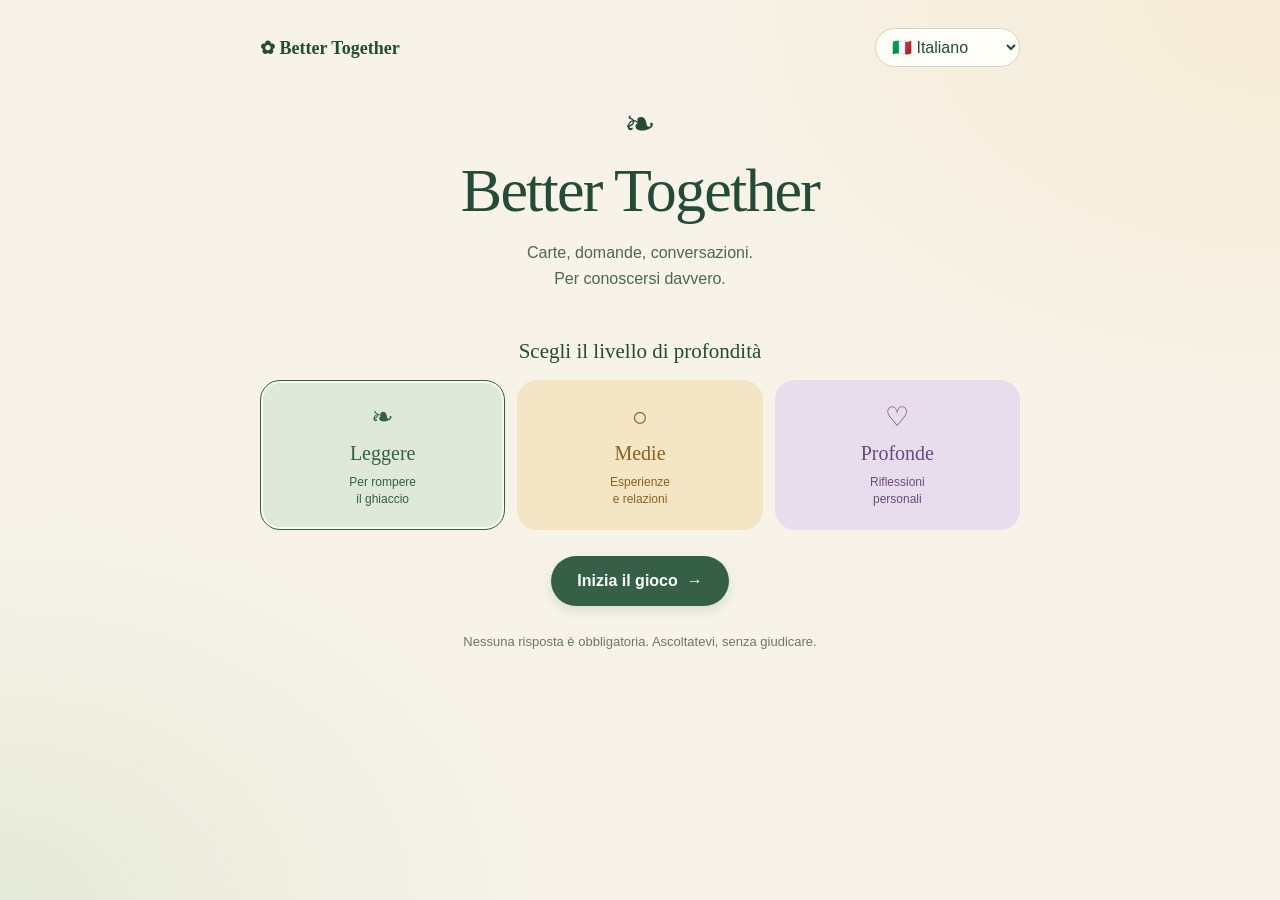
==== bettertogether/index.html @ 78e16c1c "Add BetterTogether game" ====
<!DOCTYPE html>
<html lang="it">
<head>
<meta charset="UTF-8">
<meta name="viewport" content="width=device-width, initial-scale=1">
<meta name="theme-color" content="#f7f3e9">
<title>Better Together — Carte, domande, conversazioni</title>
<style>
:root {
  --cream: #f7f3e9;
  --ink: #244b38;
  --green: #dfe9d9;
  --green-dark: #355f47;
  --gold: #f4e5c5;
  --gold-dark: #8b611f;
  --lilac: #e8dded;
  --lilac-dark: #684d7c;
  --paper: #fffdf7;
  --muted: #6c756b;
  --shadow: 0 14px 35px rgba(54, 61, 42, .12);
}
* { box-sizing: border-box; }
body {
  margin: 0; min-height: 100vh; color: var(--ink);
  background:
    radial-gradient(ellipse at 0% 100%, rgba(208,222,199,.45), transparent 32%),
    radial-gradient(ellipse at 100% 0%, rgba(243,224,190,.45), transparent 35%),
    var(--cream);
  font-family: ui-rounded, "Avenir Next", Avenir, "Segoe UI", sans-serif;
}
button { font: inherit; cursor: pointer; }
button:focus-visible { outline: 3px solid #6c8c71; outline-offset: 3px; }
.app { width: min(100% - 32px, 760px); margin: 0 auto; padding: 28px 0 36px; }
.topline { display:flex; justify-content:space-between; align-items:center; gap:12px; }
.brand-small { font-family: Georgia, serif; font-size: 18px; font-weight: bold; }
.text-button { border:0; background:transparent; color:var(--ink); padding:10px; border-radius:12px; }
.text-button:hover { background:rgba(36,75,56,.07); }
.hero { text-align:center; padding: 38px 0 24px; }
.leaf { font-size: 38px; line-height:1; margin-bottom: 12px; }
h1 { font-family: Georgia, "Times New Roman", serif; font-size: clamp(40px, 8vw, 62px); letter-spacing:-1.8px; margin:0; font-weight:500; }
.tagline { line-height:1.65; color:#4f6557; margin:14px 0 0; font-size:16px; }
.section-title { text-align:center; font-family:Georgia,serif; font-size:21px; font-weight:normal; margin: 22px 0 16px; }
.levels { display:grid; grid-template-columns:repeat(3,1fr); gap:12px; }
.level {
  min-height:150px; border:1px solid transparent; border-radius:20px; padding:18px 10px;
  display:flex; flex-direction:column; align-items:center; justify-content:center; gap:9px;
  transition: transform .18s, box-shadow .18s; text-align:center;
}
.level:hover { transform:translateY(-3px); box-shadow:var(--shadow); }
.level.selected { border-color:currentColor; box-shadow:0 0 0 2px rgba(255,255,255,.8) inset; }
.level .symbol { font-size:27px; }
.level strong { font-family:Georgia,serif; font-size:20px; font-weight:normal; }
.level span:last-child { font-size:12px; line-height:1.4; }
.light { background:var(--green); color:var(--green-dark); }
.medium { background:var(--gold); color:var(--gold-dark); }
.deep { background:var(--lilac); color:var(--lilac-dark); }
.primary {
  border:0; background:var(--green-dark); color:white; border-radius:999px;
  padding:15px 26px; min-height:50px; font-weight:600; box-shadow:0 5px 12px rgba(53,95,71,.13);
}
.primary:hover { filter:brightness(1.06); }
.secondary {
  border:1px solid #cfcbbb; background:rgba(255,253,247,.55); color:var(--ink);
  border-radius:999px; padding:13px 20px; min-height:48px;
}
.secondary:hover { background:white; }
.start-wrap { text-align:center; margin:26px 0 20px; }
.footer-note { text-align:center; color:var(--muted); font-size:13px; margin-top:28px; }
.hidden { display:none !important; }
.sr-only { position:absolute;width:1px;height:1px;padding:0;margin:-1px;overflow:hidden;clip:rect(0,0,0,0);white-space:nowrap;border:0; }
.game-head { display:flex; justify-content:space-between; align-items:center; gap:12px; margin:26px 0 10px; }
.game-level { font-family:Georgia,serif; font-size:26px; margin:0; font-weight:normal; }
.remaining { font-size:13px; color:var(--muted); margin-top:6px; }
.progress { height:5px; border-radius:99px; background:#e7e2d6; overflow:hidden; margin:16px 0 24px; }
.progress > div { height:100%; width:100%; transition:width .25s; background:var(--green-dark); }
.deck-area { display:flex; flex-direction:column; align-items:center; }
.card-stage { width:min(100%, 390px); height: min(112vw, 460px); min-height:330px; max-height:460px; perspective:1200px; }
.card { width:100%; height:100%; position:relative; transform-style:preserve-3d; transition:transform .65s cubic-bezier(.2,.75,.25,1); cursor:pointer; }
.card.flipped { transform:rotateY(180deg); }
.card-face {
  position:absolute; inset:0; backface-visibility:hidden; -webkit-backface-visibility:hidden;
  border-radius:28px; padding:18px; background:var(--paper); box-shadow:var(--shadow);
}
.card-inner {
  width:100%; height:100%; border-radius:20px; border:1px solid rgba(40,60,42,.12);
  display:flex; flex-direction:column; align-items:center; justify-content:center; text-align:center;
  padding:28px; position:relative; overflow:hidden;
}
.card-back .card-inner { background:var(--green); color:var(--green-dark); border:1px solid rgba(53,95,71,.3); }
.card-back .big-leaf { font-size:76px; }
.card-back .tap-hint { position:absolute; bottom:24px; font-size:13px; }
.card-front { transform:rotateY(180deg); }
.card-front.light .card-inner { background:linear-gradient(145deg,#e8efdf,#dce8d4); }
.card-front.medium .card-inner { background:linear-gradient(145deg,#f8ebcf,#f0dfb9); }
.card-front.deep .card-inner { background:linear-gradient(145deg,#eee4f1,#e1d3e9); }
.card-symbol { font-size:30px; margin-bottom:24px; }
.question { font-family:Georgia,serif; font-size:clamp(25px,5vw,34px); line-height:1.35; font-weight:normal; margin:0; }
.card-decoration { position:absolute; bottom:20px; font-size:18px; opacity:.8; }
.actions { display:flex; flex-wrap:wrap; justify-content:center; gap:10px; margin-top:24px; }
.actions button { min-width:145px; }
.help { text-align:center; color:var(--muted); font-size:13px; margin-top:18px; line-height:1.5; }
.notice { text-align:center; background:rgba(255,253,247,.75); border:1px solid #e5dfd1; border-radius:16px; padding:15px; margin-top:18px; font-size:14px; line-height:1.5; }
@media (max-width:520px) {
 .app { width:min(100% - 22px, 760px); padding-top:16px; }
 .hero { padding-top:28px; }
 .levels { gap:7px; }
 .level { min-height:137px; padding:13px 5px; border-radius:16px; }
 .level strong { font-size:17px; }
 .level span:last-child { font-size:11px; }
 .card-stage { min-height:320px; height:112vw; max-height:420px; }
 .card-face { padding:12px; border-radius:24px; }
 .card-inner { border-radius:17px; padding:20px; }
 .actions button { flex:1; min-width:125px; }
}
@media (prefers-reduced-motion: reduce) { *, *::before, *::after { transition:none !important; scroll-behavior:auto !important; } }
</style>
</head>
<body>
<main class="app">
  <header class="topline">
    <div class="brand-small">✿ Better Together</div>
    <div style="display:flex;align-items:center;gap:8px">
      <label for="languageSelect" class="sr-only">Lingua / Logha</label>
      <select id="languageSelect" aria-label="Lingua / Logha" style="border:1px solid #d8d2c5;background:#fffdf7;color:#244b38;border-radius:999px;padding:9px 12px;font:inherit;max-width:145px">
        <option value="it">🇮🇹 Italiano</option>
        <option value="tn">🇹🇳 Tounsi (latin)</option>
      </select>
      <button class="text-button hidden" id="homeButton" type="button" aria-label="Torna alla home">← Home</button>
    </div>
  </header>

  <section id="homeScreen">
    <div class="hero">
      <div class="leaf" aria-hidden="true">❧</div>
      <h1>Better Together</h1>
      <p class="tagline" data-i18n="tagline">Carte, domande, conversazioni.<br>Per conoscersi davvero.</p>
    </div>
    <h2 class="section-title" data-i18n="chooseLevel">Scegli il livello di profondità</h2>
    <div class="levels" role="group" aria-label="Livello di profondità">
      <button class="level light selected" data-level="light" type="button" aria-pressed="true">
        <span class="symbol">❧</span><strong data-i18n="lightName">Leggere</strong><span data-i18n="lightDesc">Per rompere<br>il ghiaccio</span>
      </button>
      <button class="level medium" data-level="medium" type="button" aria-pressed="false">
        <span class="symbol">○</span><strong data-i18n="mediumName">Medie</strong><span data-i18n="mediumDesc">Esperienze<br>e relazioni</span>
      </button>
      <button class="level deep" data-level="deep" type="button" aria-pressed="false">
        <span class="symbol">♡</span><strong data-i18n="deepName">Profonde</strong><span data-i18n="deepDesc">Riflessioni<br>personali</span>
      </button>
    </div>
    <div class="start-wrap"><button class="primary" id="startButton" type="button" data-i18n="start">Inizia il gioco&nbsp; →</button></div>
    <p class="footer-note" data-i18n="footer">Nessuna risposta è obbligatoria. Ascoltatevi, senza giudicare.</p>
  </section>

  <section id="gameScreen" class="hidden">
    <div class="game-head">
      <div><h2 class="game-level" id="levelTitle">Livello Leggero</h2><div class="remaining" id="remaining">Carte rimaste: 0</div></div>
      <button class="text-button" id="changeLevelButton" type="button" data-i18n="changeLevel">Cambia livello</button>
    </div>
    <div class="progress" aria-hidden="true"><div id="progressBar"></div></div>
    <div class="deck-area">
      <div class="card-stage">
        <div class="card" id="playingCard" role="button" tabindex="0" aria-label="Gira la carta per scoprire la domanda">
          <div class="card-face card-back">
            <div class="card-inner"><div class="big-leaf">❧</div><div class="tap-hint" id="tapHint">Tocca la carta per scoprirla</div></div>
          </div>
          <div class="card-face card-front light" id="cardFront">
            <div class="card-inner"><div class="card-symbol" id="cardSymbol">❧</div><p class="question" id="questionText">Qual è il posto più bello in cui sei stato/a?</p><div class="card-decoration">— ❧ —</div></div>
          </div>
        </div>
      </div>
      <div class="actions">
        <button class="primary" id="nextButton" type="button">Pesca un'altra carta ↻</button>
        <button class="secondary hidden" id="skipButton" type="button">Salta questa domanda →</button>
      </div>
      <p class="help" id="helpText">Girate la carta e lasciate spazio a tutti per rispondere.</p>
    </div>
    <div class="notice" id="noticeText">💛 Potete rispondere a turno o liberamente. Se una domanda mette a disagio qualcuno, passate alla prossima.</div>
  </section>
</main>
<script>
const questions = {
  it: {
    light: [
      "Qual è il posto più bello in cui sei stato/a?",
      "Quale piccola cosa ti migliora subito la giornata?",
      "Quale film/programma guarderesti all'infinito?",
      "Qual è un ricordo che ti fa sempre sorridere?",
      "Se potessi partire domani, dove andresti?",
      "Quale talento ti piacerebbe avere?",
      "Come sarebbe per te una giornata perfetta?",
      "Qual è un cibo che non ti stancheresti mai di mangiare?",
      "Preferisci organizzare tutto o lasciarti sorprendere?",
      "Qual è una cosa nuova che vorresti provare?"
    ],
    medium: [
      "Chi è la persona che ti ha influenzato di più nella vita?",
      "Quale scelta ha cambiato il tuo percorso?",
      "Di quale esperienza sei particolarmente fiero/a?",
      "Che cosa hai imparato da un errore importante?",
      "In quali momenti ti senti più te stesso/a?",
      "Che cosa apprezzi di più in un'amicizia?",
      "Quale abitudine ti ha fatto bene nel tempo?",
      "Che cosa vorresti imparare a fare meglio?",
      "Qual è un consiglio che non hai dimenticato?",
      "Che cosa significa per te sentirti capito/a?"
    ],
    deep: [
      "C'è qualcosa che hai fatto e che ti pesa ancora oggi?",
      "Qual è una cosa che vorresti che gli altri capissero meglio di te?",
      "Quale paura vorresti riuscire a superare?",
      "Quando ti è stato difficile chiedere aiuto?",
      "C'è qualcosa che stai cercando di perdonare a te stesso/a?",
      "Che cosa fai fatica a dire ad alta voce?",
      "In quale momento della vita ti sei sentito/a più vulnerabile?",
      "Che cosa temi di perdere e perché?",
      "Che cosa significa per te sentirti davvero accettato/a?",
      "C'è qualcosa che vorresti lasciarti alle spalle?"
    ]
  },
  tn: {
    light: [
      "Chnowa a7la blassa mcheetelha fi 7yetek?",
      "Chnowa 7aja sghira tnajem t7assenlek nharek?",
      "Chnowa el barnemej elly tnajem tetfarrej fyh dima w ma tmelch mennou?",
      "Chnowa dhikra dima tkhallik tetbassem?",
      "Ken tnajem tsefer ghodwa, win temchi?",
      "Chnowa el mawhba elli tetmanna tkoun 3andek?",
      "Kifech tetkhayel nhar parfait bennesba lik?",
      "Chnowa el mekla elly tnajem tekelha dima w ma tmelch menha?",
      "T7eb tkhattet kol chay walla tkhalli rou7ek lel mofaja2et?",
      "Chnowa 7aja jdida tetmanna tjarrabha?"
    ],
    medium: [
      "Chkoun akther ensen ather fik fi 7yetek?",
      "Chnowa el 9arar elli baddallek masar 7yetek?",
      "Anehi tajrba enti fakhour b'rou7ek barcha biha?",
      "Chnowa ta3allemt men ghalta mohema?",
      "Waqtech t7ess rou7ek 3la tabi3tek?",
      "Chnowa akther 7aja t9adderha fi s7abtek?",
      "Chnowa 3ada 3awnetek barcha m3a el wa9t?",
      "Chnowa t7eb tet3allem ta3mlou a7sen?",
      "Chnowa nasi7a mazelt tetdhakkerha lyoum?",
      "Chma3neha bennesba lik ki ensen yefhmek bel7a9?"
    ],
    deep: [
      "Famma 7aja 3maltha w mazelt t9alla9 fik lyoum?",
      "Chnowa 7aja tetmanna la3bed tefhemha 3lik akther?",
      "Chnowa khouf t7eb tetghallab 3lih?",
      "Waqtech s3ib 3lik totleb el mousa3da?",
      "Famma 7aja mazelt t7awel tsema7 rou7ek 3liha?",
      "Chnowa el 7aja elli yos3ob 3lik t9oulha belsout?",
      "Waqtech 7assit rou7ek dh3if barcha?",
      "Chnowa tkhaf tekhser, w 3lech?",
      "Chma3neha bennesba lik ki t7ess elli la3bed 9ablinek kima enti?",
      "Famma 7aja tetmanna tkhalliha wrak w tet3addeha?"
    ]
  }
};
const translations = {
  it: {
    tagline:"Carte, domande, conversazioni.<br>Per conoscersi davvero.", chooseLevel:"Scegli il livello di profondità",
    lightName:"Leggere", lightDesc:"Per rompere<br>il ghiaccio", mediumName:"Medie", mediumDesc:"Esperienze<br>e relazioni", deepName:"Profonde", deepDesc:"Riflessioni<br>personali",
    start:"Inizia il gioco&nbsp; →", footer:"Nessuna risposta è obbligatoria. Ascoltatevi, senza giudicare.", home:"← Home", changeLevel:"Cambia livello",
    lightTitle:"Livello Leggero", mediumTitle:"Livello Medio", deepTitle:"Livello Profondo",
    remaining:"Carte rimaste: ", complete:"Mazzo completato", tap:"Tocca la carta per scoprirla", draw:"Pesca un'altra carta ↻", next:"Prossima carta ↻", reveal:"Scopri la domanda", skip:"Salta questa domanda →",
    helpHidden:"Girate la carta e lasciate spazio a tutti per rispondere.", helpShown:"Prendetevi il tempo per ascoltare e conversare.", helpTap:"Tocca la carta per scoprire la domanda.", notice:"💛 Potete rispondere a turno o liberamente. Se una domanda mette a disagio qualcuno, passate alla prossima.", finished:"Avete esplorato tutte le domande di questo livello.", restart:"Ricomincia il livello ↻", finishHelp:"Potete rigiocare il livello oppure sceglierne un altro."
  },
  tn: {
    tagline:"Karta, as2la, w 7keyet.<br>Bech net3arfou 3la baadhna bel7a9.", chooseLevel:"Ekhtar 9addech t7eb el as2la tkoun 3ami9a",
    lightName:"Khfifa", lightDesc:"Bech nabdew<br>el 7keya", mediumName:"MoutawassTa", mediumDesc:"Tajarob<br>w 3ala9at", deepName:"3ami9a", deepDesc:"ta'amulat<br>3ami9a",
    start:"Ebda el lo3ba&nbsp; →", footer:"Ma fama 7atta ijeba majboura. Esma3ou baadhkom bla 7okm.", home:"← Erja3", changeLevel:"Baddel el niveau",
    lightTitle:"Niveau khfif", mediumTitle:"Niveau moutawasset", deepTitle:"Niveau 3mi9",
    remaining:"El wra9 elli ba9yin: ", complete:"El mazou kemel", tap:"Enzel 3al carta bech techouf essou2el", draw:"Carta okhra ↻", next:"Essou2el elli ba3dou ↻", reveal:"Warri essou2el", skip:"Fout essou2el hedha →",
    helpHidden:"E9elbou el carta w khalliou kol we7ed ya7ki.", helpShown:"Khouthou wa9tkom bech tesm3ou baadhkom w ta7kiw.", helpTap:"Enzel 3al carta bech tchouf essou2el.", notice:"💛 Tnajemou ta7kiw bel dour wala kol we7ed kima y7eb. Ken sou2el y9alla9 7ad, foutouh w emchiw lel ba3dou.", finished:"Kammaltou as2let el niveau hedha.", restart:"Aawed el niveau ↻", finishHelp:"Tnajemou taawedou el niveau wala tekhtarou niveau ekher."
  }
};
const config = {
  light: { title:"Livello Leggero", symbol:"❧", color:"light", colorValue:"#355f47" },
  medium: { title:"Livello Medio", symbol:"○", color:"medium", colorValue:"#8b611f" },
  deep: { title:"Livello Profondo", symbol:"♡", color:"deep", colorValue:"#684d7c" }
};
let selectedLevel = "light";
let currentLanguage = "it";
let deck = [];
let currentQuestion = null;
let revealed = false;
let drawnCount = 0;

const homeScreen = document.getElementById("homeScreen");
const gameScreen = document.getElementById("gameScreen");
const card = document.getElementById("playingCard");
const cardFront = document.getElementById("cardFront");
const questionText = document.getElementById("questionText");
const nextButton = document.getElementById("nextButton");
const skipButton = document.getElementById("skipButton");
const homeButton = document.getElementById("homeButton");

function shuffle(items) {
  const result = [...items];
  for (let i = result.length - 1; i > 0; i--) {
    const j = Math.floor(Math.random() * (i + 1));
    [result[i], result[j]] = [result[j], result[i]];
  }
  return result;
}
function selectLevel(level) {
  selectedLevel = level;
  document.querySelectorAll(".level").forEach(button => {
    const active = button.dataset.level === level;
    button.classList.toggle("selected", active);
    button.setAttribute("aria-pressed", String(active));
  });
}
document.querySelectorAll(".level").forEach(button => {
  button.addEventListener("click", () => selectLevel(button.dataset.level));
});
function startGame() {
  deck = shuffle(questions[currentLanguage][selectedLevel]);
  drawnCount = 0;
  homeScreen.classList.add("hidden");
  gameScreen.classList.remove("hidden");
  homeButton.classList.remove("hidden");
  document.getElementById("levelTitle").textContent = translations[currentLanguage][selectedLevel + "Title"];
  document.getElementById("progressBar").style.background = config[selectedLevel].colorValue;
  drawCard();
  window.scrollTo({top:0, behavior:"smooth"});
}
function drawCard() {
  if (deck.length === 0) {
    currentQuestion = null;
    card.classList.remove("flipped");
    revealed = false;
    questionText.textContent = translations[currentLanguage].finished;
    document.getElementById("cardSymbol").textContent = config[selectedLevel].symbol;
    document.getElementById("remaining").textContent = translations[currentLanguage].complete;
    document.getElementById("progressBar").style.width = "0%";
    nextButton.textContent = translations[currentLanguage].restart;
    skipButton.classList.add("hidden");
    document.getElementById("helpText").textContent = translations[currentLanguage].finishHelp;
    cardFront.className = "card-face card-front " + config[selectedLevel].color;
    return;
  }
  currentQuestion = deck.pop();
  drawnCount++;
  revealed = false;
  card.classList.remove("flipped");
  cardFront.className = "card-face card-front " + config[selectedLevel].color;
  questionText.textContent = currentQuestion;
  document.getElementById("cardSymbol").textContent = config[selectedLevel].symbol;
  document.getElementById("remaining").textContent = translations[currentLanguage].remaining + deck.length;
  document.getElementById("progressBar").style.width = (deck.length / questions[currentLanguage][selectedLevel].length * 100) + "%";
  nextButton.textContent = translations[currentLanguage].draw;
  skipButton.classList.add("hidden");
  document.getElementById("helpText").textContent = translations[currentLanguage].helpHidden;
}
function flipCard() {
  if (!currentQuestion) return;
  revealed = !revealed;
  card.classList.toggle("flipped", revealed);
  skipButton.classList.toggle("hidden", !revealed);
  nextButton.textContent = revealed ? translations[currentLanguage].next : translations[currentLanguage].reveal;
  document.getElementById("helpText").textContent = revealed
    ? translations[currentLanguage].helpShown
    : translations[currentLanguage].helpTap;
}
function applyLanguage() {
  currentLanguage = document.getElementById("languageSelect").value;
  document.documentElement.lang = currentLanguage === "it" ? "it" : "en";
  document.querySelectorAll("[data-i18n]").forEach(element => {
    const key = element.dataset.i18n;
    element.innerHTML = translations[currentLanguage][key];
  });
  skipButton.textContent = translations[currentLanguage].skip;
  homeButton.textContent = translations[currentLanguage].home;
  homeButton.setAttribute("aria-label", translations[currentLanguage].home);
  document.getElementById("tapHint").textContent = translations[currentLanguage].tap;
  document.getElementById("noticeText").textContent = translations[currentLanguage].notice;
  if (!gameScreen.classList.contains("hidden")) {
    document.getElementById("levelTitle").textContent = translations[currentLanguage][selectedLevel + "Title"];
    if (deck.length === 0 && !currentQuestion) {
      questionText.textContent = translations[currentLanguage].finished;
      document.getElementById("remaining").textContent = translations[currentLanguage].complete;
      nextButton.textContent = translations[currentLanguage].restart;
      document.getElementById("helpText").textContent = translations[currentLanguage].finishHelp;
    } else {
      questionText.textContent = currentQuestion || "";
      document.getElementById("remaining").textContent = translations[currentLanguage].remaining + deck.length;
      nextButton.textContent = revealed ? translations[currentLanguage].next : translations[currentLanguage].draw;
      document.getElementById("helpText").textContent = revealed ? translations[currentLanguage].helpShown : translations[currentLanguage].helpHidden;
    }
  }
}
function goHome() {
  gameScreen.classList.add("hidden");
  homeScreen.classList.remove("hidden");
  homeButton.classList.add("hidden");
  window.scrollTo({top:0, behavior:"smooth"});
}
document.getElementById("startButton").addEventListener("click", startGame);
document.getElementById("languageSelect").addEventListener("change", () => {
  const gameWasOpen = !gameScreen.classList.contains("hidden");
  applyLanguage();
  if (gameWasOpen) startGame();
});
card.addEventListener("click", flipCard);
card.addEventListener("keydown", event => {
  if (event.key === "Enter" || event.key === " ") { event.preventDefault(); flipCard(); }
});
nextButton.addEventListener("click", () => {
  if (deck.length === 0) { startGame(); return; }
  if (!revealed) { flipCard(); return; }
  drawCard();
});
skipButton.addEventListener("click", drawCard);
homeButton.addEventListener("click", goHome);
applyLanguage();
document.getElementById("changeLevelButton").addEventListener("click", goHome);
</script>
</body>
</html>
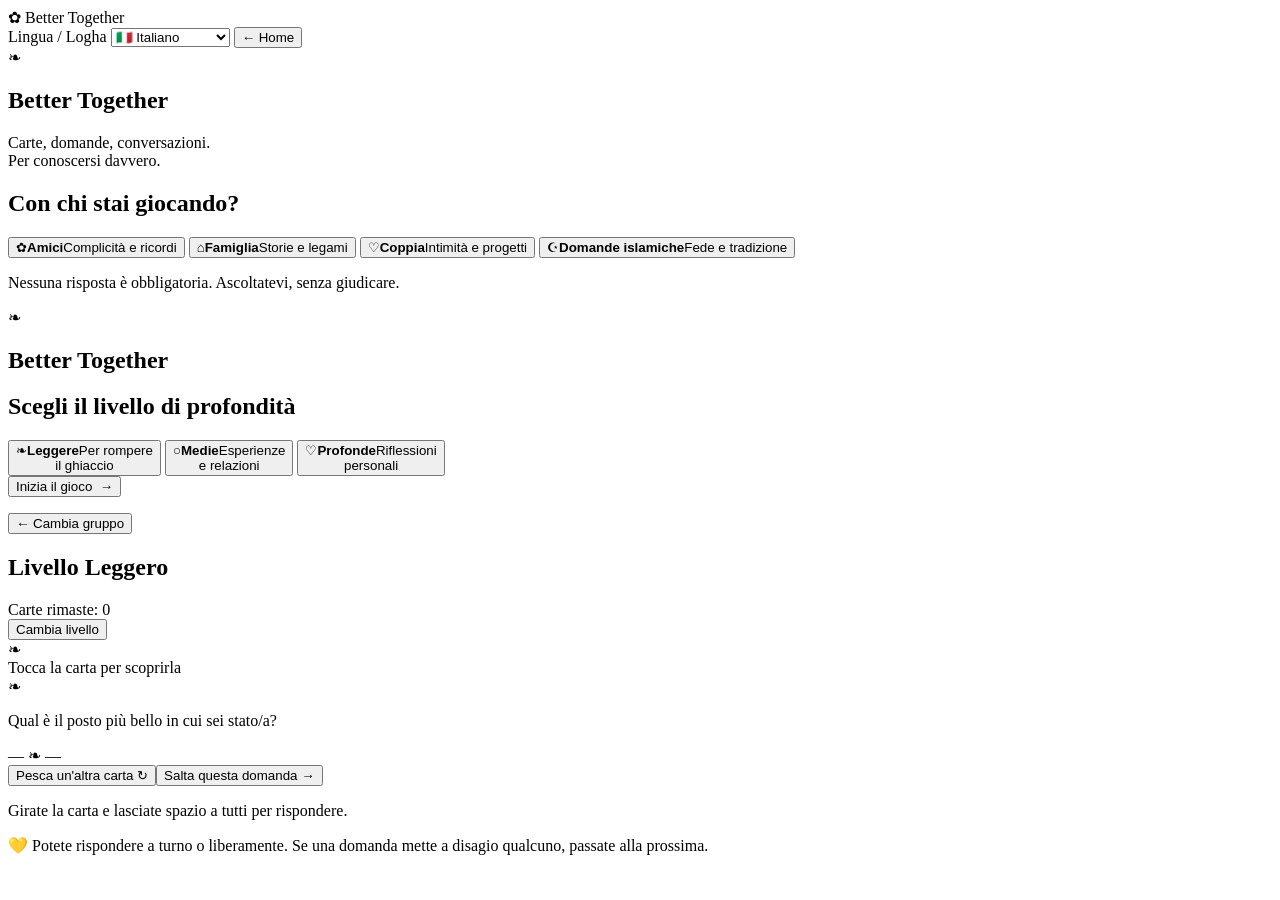
==== commit 5af03e5f: "Update BetterTogether to latest local version" ====
--- a/bettertogether/index.html
+++ b/bettertogether/index.html
@@ -5,123 +5,15 @@
 <meta name="viewport" content="width=device-width, initial-scale=1">
 <meta name="theme-color" content="#f7f3e9">
 <title>Better Together — Carte, domande, conversazioni</title>
-<style>
-:root {
-  --cream: #f7f3e9;
-  --ink: #244b38;
-  --green: #dfe9d9;
-  --green-dark: #355f47;
-  --gold: #f4e5c5;
-  --gold-dark: #8b611f;
-  --lilac: #e8dded;
-  --lilac-dark: #684d7c;
-  --paper: #fffdf7;
-  --muted: #6c756b;
-  --shadow: 0 14px 35px rgba(54, 61, 42, .12);
-}
-* { box-sizing: border-box; }
-body {
-  margin: 0; min-height: 100vh; color: var(--ink);
-  background:
-    radial-gradient(ellipse at 0% 100%, rgba(208,222,199,.45), transparent 32%),
-    radial-gradient(ellipse at 100% 0%, rgba(243,224,190,.45), transparent 35%),
-    var(--cream);
-  font-family: ui-rounded, "Avenir Next", Avenir, "Segoe UI", sans-serif;
-}
-button { font: inherit; cursor: pointer; }
-button:focus-visible { outline: 3px solid #6c8c71; outline-offset: 3px; }
-.app { width: min(100% - 32px, 760px); margin: 0 auto; padding: 28px 0 36px; }
-.topline { display:flex; justify-content:space-between; align-items:center; gap:12px; }
-.brand-small { font-family: Georgia, serif; font-size: 18px; font-weight: bold; }
-.text-button { border:0; background:transparent; color:var(--ink); padding:10px; border-radius:12px; }
-.text-button:hover { background:rgba(36,75,56,.07); }
-.hero { text-align:center; padding: 38px 0 24px; }
-.leaf { font-size: 38px; line-height:1; margin-bottom: 12px; }
-h1 { font-family: Georgia, "Times New Roman", serif; font-size: clamp(40px, 8vw, 62px); letter-spacing:-1.8px; margin:0; font-weight:500; }
-.tagline { line-height:1.65; color:#4f6557; margin:14px 0 0; font-size:16px; }
-.section-title { text-align:center; font-family:Georgia,serif; font-size:21px; font-weight:normal; margin: 22px 0 16px; }
-.levels { display:grid; grid-template-columns:repeat(3,1fr); gap:12px; }
-.level {
-  min-height:150px; border:1px solid transparent; border-radius:20px; padding:18px 10px;
-  display:flex; flex-direction:column; align-items:center; justify-content:center; gap:9px;
-  transition: transform .18s, box-shadow .18s; text-align:center;
-}
-.level:hover { transform:translateY(-3px); box-shadow:var(--shadow); }
-.level.selected { border-color:currentColor; box-shadow:0 0 0 2px rgba(255,255,255,.8) inset; }
-.level .symbol { font-size:27px; }
-.level strong { font-family:Georgia,serif; font-size:20px; font-weight:normal; }
-.level span:last-child { font-size:12px; line-height:1.4; }
-.light { background:var(--green); color:var(--green-dark); }
-.medium { background:var(--gold); color:var(--gold-dark); }
-.deep { background:var(--lilac); color:var(--lilac-dark); }
-.primary {
-  border:0; background:var(--green-dark); color:white; border-radius:999px;
-  padding:15px 26px; min-height:50px; font-weight:600; box-shadow:0 5px 12px rgba(53,95,71,.13);
-}
-.primary:hover { filter:brightness(1.06); }
-.secondary {
-  border:1px solid #cfcbbb; background:rgba(255,253,247,.55); color:var(--ink);
-  border-radius:999px; padding:13px 20px; min-height:48px;
-}
-.secondary:hover { background:white; }
-.start-wrap { text-align:center; margin:26px 0 20px; }
-.footer-note { text-align:center; color:var(--muted); font-size:13px; margin-top:28px; }
-.hidden { display:none !important; }
-.sr-only { position:absolute;width:1px;height:1px;padding:0;margin:-1px;overflow:hidden;clip:rect(0,0,0,0);white-space:nowrap;border:0; }
-.game-head { display:flex; justify-content:space-between; align-items:center; gap:12px; margin:26px 0 10px; }
-.game-level { font-family:Georgia,serif; font-size:26px; margin:0; font-weight:normal; }
-.remaining { font-size:13px; color:var(--muted); margin-top:6px; }
-.progress { height:5px; border-radius:99px; background:#e7e2d6; overflow:hidden; margin:16px 0 24px; }
-.progress > div { height:100%; width:100%; transition:width .25s; background:var(--green-dark); }
-.deck-area { display:flex; flex-direction:column; align-items:center; }
-.card-stage { width:min(100%, 390px); height: min(112vw, 460px); min-height:330px; max-height:460px; perspective:1200px; }
-.card { width:100%; height:100%; position:relative; transform-style:preserve-3d; transition:transform .65s cubic-bezier(.2,.75,.25,1); cursor:pointer; }
-.card.flipped { transform:rotateY(180deg); }
-.card-face {
-  position:absolute; inset:0; backface-visibility:hidden; -webkit-backface-visibility:hidden;
-  border-radius:28px; padding:18px; background:var(--paper); box-shadow:var(--shadow);
-}
-.card-inner {
-  width:100%; height:100%; border-radius:20px; border:1px solid rgba(40,60,42,.12);
-  display:flex; flex-direction:column; align-items:center; justify-content:center; text-align:center;
-  padding:28px; position:relative; overflow:hidden;
-}
-.card-back .card-inner { background:var(--green); color:var(--green-dark); border:1px solid rgba(53,95,71,.3); }
-.card-back .big-leaf { font-size:76px; }
-.card-back .tap-hint { position:absolute; bottom:24px; font-size:13px; }
-.card-front { transform:rotateY(180deg); }
-.card-front.light .card-inner { background:linear-gradient(145deg,#e8efdf,#dce8d4); }
-.card-front.medium .card-inner { background:linear-gradient(145deg,#f8ebcf,#f0dfb9); }
-.card-front.deep .card-inner { background:linear-gradient(145deg,#eee4f1,#e1d3e9); }
-.card-symbol { font-size:30px; margin-bottom:24px; }
-.question { font-family:Georgia,serif; font-size:clamp(25px,5vw,34px); line-height:1.35; font-weight:normal; margin:0; }
-.card-decoration { position:absolute; bottom:20px; font-size:18px; opacity:.8; }
-.actions { display:flex; flex-wrap:wrap; justify-content:center; gap:10px; margin-top:24px; }
-.actions button { min-width:145px; }
-.help { text-align:center; color:var(--muted); font-size:13px; margin-top:18px; line-height:1.5; }
-.notice { text-align:center; background:rgba(255,253,247,.75); border:1px solid #e5dfd1; border-radius:16px; padding:15px; margin-top:18px; font-size:14px; line-height:1.5; }
-@media (max-width:520px) {
- .app { width:min(100% - 22px, 760px); padding-top:16px; }
- .hero { padding-top:28px; }
- .levels { gap:7px; }
- .level { min-height:137px; padding:13px 5px; border-radius:16px; }
- .level strong { font-size:17px; }
- .level span:last-child { font-size:11px; }
- .card-stage { min-height:320px; height:112vw; max-height:420px; }
- .card-face { padding:12px; border-radius:24px; }
- .card-inner { border-radius:17px; padding:20px; }
- .actions button { flex:1; min-width:125px; }
-}
-@media (prefers-reduced-motion: reduce) { *, *::before, *::after { transition:none !important; scroll-behavior:auto !important; } }
-</style>
+<link rel="stylesheet" href="style.css">
 </head>
 <body>
 <main class="app">
   <header class="topline">
     <div class="brand-small">✿ Better Together</div>
-    <div style="display:flex;align-items:center;gap:8px">
+    <div class="topline-actions">
       <label for="languageSelect" class="sr-only">Lingua / Logha</label>
-      <select id="languageSelect" aria-label="Lingua / Logha" style="border:1px solid #d8d2c5;background:#fffdf7;color:#244b38;border-radius:999px;padding:9px 12px;font:inherit;max-width:145px">
+      <select id="languageSelect" aria-label="Lingua / Logha">
         <option value="it">🇮🇹 Italiano</option>
         <option value="tn">🇹🇳 Tounsi (latin)</option>
       </select>
@@ -129,292 +21,55 @@
     </div>
   </header>
 
-  <section id="homeScreen">
+  <section id="audienceScreen">
     <div class="hero">
       <div class="leaf" aria-hidden="true">❧</div>
       <h1>Better Together</h1>
       <p class="tagline" data-i18n="tagline">Carte, domande, conversazioni.<br>Per conoscersi davvero.</p>
     </div>
-    <h2 class="section-title" data-i18n="chooseLevel">Scegli il livello di profondità</h2>
-    <div class="levels" role="group" aria-label="Livello di profondità">
-      <button class="level light selected" data-level="light" type="button" aria-pressed="true">
-        <span class="symbol">❧</span><strong data-i18n="lightName">Leggere</strong><span data-i18n="lightDesc">Per rompere<br>il ghiaccio</span>
-      </button>
-      <button class="level medium" data-level="medium" type="button" aria-pressed="false">
-        <span class="symbol">○</span><strong data-i18n="mediumName">Medie</strong><span data-i18n="mediumDesc">Esperienze<br>e relazioni</span>
-      </button>
-      <button class="level deep" data-level="deep" type="button" aria-pressed="false">
-        <span class="symbol">♡</span><strong data-i18n="deepName">Profonde</strong><span data-i18n="deepDesc">Riflessioni<br>personali</span>
-      </button>
+    <h2 class="section-title" data-i18n="chooseAudience">Con chi stai giocando?</h2>
+    <div class="audiences" role="group" aria-label="Scegli con chi giocare">
+      <button class="audience friends" data-audience="friends" type="button"><span class="audience-symbol" aria-hidden="true">✿</span><strong data-i18n="friends">Amici</strong><span data-i18n="friendsDesc">Complicità e ricordi</span></button>
+      <button class="audience family" data-audience="family" type="button"><span class="audience-symbol" aria-hidden="true">⌂</span><strong data-i18n="family">Famiglia</strong><span data-i18n="familyDesc">Storie e legami</span></button>
+      <button class="audience couple" data-audience="couple" type="button"><span class="audience-symbol" aria-hidden="true">♡</span><strong data-i18n="couple">Coppia</strong><span data-i18n="coupleDesc">Intimità e progetti</span></button>
+      <button class="audience islamic-audience" data-audience="islamic" type="button"><span class="audience-symbol" aria-hidden="true">☪</span><strong data-i18n="islamic">Domande islamiche</strong><span data-i18n="islamicDesc">Fede e tradizione</span></button>
     </div>
-    <div class="start-wrap"><button class="primary" id="startButton" type="button" data-i18n="start">Inizia il gioco&nbsp; →</button></div>
     <p class="footer-note" data-i18n="footer">Nessuna risposta è obbligatoria. Ascoltatevi, senza giudicare.</p>
   </section>
 
+  <section id="homeScreen" class="hidden">
+    <div class="hero compact-hero">
+      <div class="leaf" aria-hidden="true">❧</div>
+      <h1>Better Together</h1>
+      <p class="tagline" id="audienceTagline"></p>
+    </div>
+    <h2 class="section-title" data-i18n="chooseLevel">Scegli il livello di profondità</h2>
+    <div class="levels" role="group" aria-label="Livello di profondità">
+      <button class="level light selected" data-level="light" type="button" aria-pressed="true"><span class="symbol">❧</span><strong data-i18n="lightName">Leggere</strong><span data-i18n="lightDesc">Per rompere<br>il ghiaccio</span></button>
+      <button class="level medium" data-level="medium" type="button" aria-pressed="false"><span class="symbol">○</span><strong data-i18n="mediumName">Medie</strong><span data-i18n="mediumDesc">Esperienze<br>e relazioni</span></button>
+      <button class="level deep" data-level="deep" type="button" aria-pressed="false"><span class="symbol">♡</span><strong data-i18n="deepName">Profonde</strong><span data-i18n="deepDesc">Riflessioni<br>personali</span></button>
+    </div>
+    <div class="start-wrap"><button class="primary" id="startButton" type="button" data-i18n="start">Inizia il gioco&nbsp; →</button></div>
+
+
+    <p class="footer-note"><button class="text-button" id="changeAudienceButton" type="button" data-i18n="changeAudience">← Cambia gruppo</button></p>
+  </section>
+
   <section id="gameScreen" class="hidden">
-    <div class="game-head">
-      <div><h2 class="game-level" id="levelTitle">Livello Leggero</h2><div class="remaining" id="remaining">Carte rimaste: 0</div></div>
-      <button class="text-button" id="changeLevelButton" type="button" data-i18n="changeLevel">Cambia livello</button>
-    </div>
+    <div class="game-head"><div><h2 class="game-level" id="levelTitle">Livello Leggero</h2><div class="remaining" id="remaining">Carte rimaste: 0</div></div><button class="text-button" id="changeLevelButton" type="button" data-i18n="changeLevel">Cambia livello</button></div>
     <div class="progress" aria-hidden="true"><div id="progressBar"></div></div>
     <div class="deck-area">
-      <div class="card-stage">
-        <div class="card" id="playingCard" role="button" tabindex="0" aria-label="Gira la carta per scoprire la domanda">
-          <div class="card-face card-back">
-            <div class="card-inner"><div class="big-leaf">❧</div><div class="tap-hint" id="tapHint">Tocca la carta per scoprirla</div></div>
-          </div>
-          <div class="card-face card-front light" id="cardFront">
-            <div class="card-inner"><div class="card-symbol" id="cardSymbol">❧</div><p class="question" id="questionText">Qual è il posto più bello in cui sei stato/a?</p><div class="card-decoration">— ❧ —</div></div>
-          </div>
-        </div>
-      </div>
-      <div class="actions">
-        <button class="primary" id="nextButton" type="button">Pesca un'altra carta ↻</button>
-        <button class="secondary hidden" id="skipButton" type="button">Salta questa domanda →</button>
-      </div>
+      <div class="card-stage"><div class="card" id="playingCard" role="button" tabindex="0" aria-label="Gira la carta per scoprire la domanda">
+        <div class="card-face card-back"><div class="card-inner"><div class="big-leaf" id="backSymbol">❧</div><div class="tap-hint" id="tapHint">Tocca la carta per scoprirla</div></div></div>
+        <div class="card-face card-front light" id="cardFront"><div class="card-inner"><div class="card-symbol" id="cardSymbol">❧</div><p class="question" id="questionText">Qual è il posto più bello in cui sei stato/a?</p><div class="card-decoration">— ❧ —</div></div></div>
+      </div></div>
+      <div class="actions"><button class="primary" id="nextButton" type="button">Pesca un'altra carta ↻</button><button class="secondary hidden" id="skipButton" type="button">Salta questa domanda →</button></div>
       <p class="help" id="helpText">Girate la carta e lasciate spazio a tutti per rispondere.</p>
     </div>
     <div class="notice" id="noticeText">💛 Potete rispondere a turno o liberamente. Se una domanda mette a disagio qualcuno, passate alla prossima.</div>
   </section>
 </main>
-<script>
-const questions = {
-  it: {
-    light: [
-      "Qual è il posto più bello in cui sei stato/a?",
-      "Quale piccola cosa ti migliora subito la giornata?",
-      "Quale film/programma guarderesti all'infinito?",
-      "Qual è un ricordo che ti fa sempre sorridere?",
-      "Se potessi partire domani, dove andresti?",
-      "Quale talento ti piacerebbe avere?",
-      "Come sarebbe per te una giornata perfetta?",
-      "Qual è un cibo che non ti stancheresti mai di mangiare?",
-      "Preferisci organizzare tutto o lasciarti sorprendere?",
-      "Qual è una cosa nuova che vorresti provare?"
-    ],
-    medium: [
-      "Chi è la persona che ti ha influenzato di più nella vita?",
-      "Quale scelta ha cambiato il tuo percorso?",
-      "Di quale esperienza sei particolarmente fiero/a?",
-      "Che cosa hai imparato da un errore importante?",
-      "In quali momenti ti senti più te stesso/a?",
-      "Che cosa apprezzi di più in un'amicizia?",
-      "Quale abitudine ti ha fatto bene nel tempo?",
-      "Che cosa vorresti imparare a fare meglio?",
-      "Qual è un consiglio che non hai dimenticato?",
-      "Che cosa significa per te sentirti capito/a?"
-    ],
-    deep: [
-      "C'è qualcosa che hai fatto e che ti pesa ancora oggi?",
-      "Qual è una cosa che vorresti che gli altri capissero meglio di te?",
-      "Quale paura vorresti riuscire a superare?",
-      "Quando ti è stato difficile chiedere aiuto?",
-      "C'è qualcosa che stai cercando di perdonare a te stesso/a?",
-      "Che cosa fai fatica a dire ad alta voce?",
-      "In quale momento della vita ti sei sentito/a più vulnerabile?",
-      "Che cosa temi di perdere e perché?",
-      "Che cosa significa per te sentirti davvero accettato/a?",
-      "C'è qualcosa che vorresti lasciarti alle spalle?"
-    ]
-  },
-  tn: {
-    light: [
-      "Chnowa a7la blassa mcheetelha fi 7yetek?",
-      "Chnowa 7aja sghira tnajem t7assenlek nharek?",
-      "Chnowa el barnemej elly tnajem tetfarrej fyh dima w ma tmelch mennou?",
-      "Chnowa dhikra dima tkhallik tetbassem?",
-      "Ken tnajem tsefer ghodwa, win temchi?",
-      "Chnowa el mawhba elli tetmanna tkoun 3andek?",
-      "Kifech tetkhayel nhar parfait bennesba lik?",
-      "Chnowa el mekla elly tnajem tekelha dima w ma tmelch menha?",
-      "T7eb tkhattet kol chay walla tkhalli rou7ek lel mofaja2et?",
-      "Chnowa 7aja jdida tetmanna tjarrabha?"
-    ],
-    medium: [
-      "Chkoun akther ensen ather fik fi 7yetek?",
-      "Chnowa el 9arar elli baddallek masar 7yetek?",
-      "Anehi tajrba enti fakhour b'rou7ek barcha biha?",
-      "Chnowa ta3allemt men ghalta mohema?",
-      "Waqtech t7ess rou7ek 3la tabi3tek?",
-      "Chnowa akther 7aja t9adderha fi s7abtek?",
-      "Chnowa 3ada 3awnetek barcha m3a el wa9t?",
-      "Chnowa t7eb tet3allem ta3mlou a7sen?",
-      "Chnowa nasi7a mazelt tetdhakkerha lyoum?",
-      "Chma3neha bennesba lik ki ensen yefhmek bel7a9?"
-    ],
-    deep: [
-      "Famma 7aja 3maltha w mazelt t9alla9 fik lyoum?",
-      "Chnowa 7aja tetmanna la3bed tefhemha 3lik akther?",
-      "Chnowa khouf t7eb tetghallab 3lih?",
-      "Waqtech s3ib 3lik totleb el mousa3da?",
-      "Famma 7aja mazelt t7awel tsema7 rou7ek 3liha?",
-      "Chnowa el 7aja elli yos3ob 3lik t9oulha belsout?",
-      "Waqtech 7assit rou7ek dh3if barcha?",
-      "Chnowa tkhaf tekhser, w 3lech?",
-      "Chma3neha bennesba lik ki t7ess elli la3bed 9ablinek kima enti?",
-      "Famma 7aja tetmanna tkhalliha wrak w tet3addeha?"
-    ]
-  }
-};
-const translations = {
-  it: {
-    tagline:"Carte, domande, conversazioni.<br>Per conoscersi davvero.", chooseLevel:"Scegli il livello di profondità",
-    lightName:"Leggere", lightDesc:"Per rompere<br>il ghiaccio", mediumName:"Medie", mediumDesc:"Esperienze<br>e relazioni", deepName:"Profonde", deepDesc:"Riflessioni<br>personali",
-    start:"Inizia il gioco&nbsp; →", footer:"Nessuna risposta è obbligatoria. Ascoltatevi, senza giudicare.", home:"← Home", changeLevel:"Cambia livello",
-    lightTitle:"Livello Leggero", mediumTitle:"Livello Medio", deepTitle:"Livello Profondo",
-    remaining:"Carte rimaste: ", complete:"Mazzo completato", tap:"Tocca la carta per scoprirla", draw:"Pesca un'altra carta ↻", next:"Prossima carta ↻", reveal:"Scopri la domanda", skip:"Salta questa domanda →",
-    helpHidden:"Girate la carta e lasciate spazio a tutti per rispondere.", helpShown:"Prendetevi il tempo per ascoltare e conversare.", helpTap:"Tocca la carta per scoprire la domanda.", notice:"💛 Potete rispondere a turno o liberamente. Se una domanda mette a disagio qualcuno, passate alla prossima.", finished:"Avete esplorato tutte le domande di questo livello.", restart:"Ricomincia il livello ↻", finishHelp:"Potete rigiocare il livello oppure sceglierne un altro."
-  },
-  tn: {
-    tagline:"Karta, as2la, w 7keyet.<br>Bech net3arfou 3la baadhna bel7a9.", chooseLevel:"Ekhtar 9addech t7eb el as2la tkoun 3ami9a",
-    lightName:"Khfifa", lightDesc:"Bech nabdew<br>el 7keya", mediumName:"MoutawassTa", mediumDesc:"Tajarob<br>w 3ala9at", deepName:"3ami9a", deepDesc:"ta'amulat<br>3ami9a",
-    start:"Ebda el lo3ba&nbsp; →", footer:"Ma fama 7atta ijeba majboura. Esma3ou baadhkom bla 7okm.", home:"← Erja3", changeLevel:"Baddel el niveau",
-    lightTitle:"Niveau khfif", mediumTitle:"Niveau moutawasset", deepTitle:"Niveau 3mi9",
-    remaining:"El wra9 elli ba9yin: ", complete:"El mazou kemel", tap:"Enzel 3al carta bech techouf essou2el", draw:"Carta okhra ↻", next:"Essou2el elli ba3dou ↻", reveal:"Warri essou2el", skip:"Fout essou2el hedha →",
-    helpHidden:"E9elbou el carta w khalliou kol we7ed ya7ki.", helpShown:"Khouthou wa9tkom bech tesm3ou baadhkom w ta7kiw.", helpTap:"Enzel 3al carta bech tchouf essou2el.", notice:"💛 Tnajemou ta7kiw bel dour wala kol we7ed kima y7eb. Ken sou2el y9alla9 7ad, foutouh w emchiw lel ba3dou.", finished:"Kammaltou as2let el niveau hedha.", restart:"Aawed el niveau ↻", finishHelp:"Tnajemou taawedou el niveau wala tekhtarou niveau ekher."
-  }
-};
-const config = {
-  light: { title:"Livello Leggero", symbol:"❧", color:"light", colorValue:"#355f47" },
-  medium: { title:"Livello Medio", symbol:"○", color:"medium", colorValue:"#8b611f" },
-  deep: { title:"Livello Profondo", symbol:"♡", color:"deep", colorValue:"#684d7c" }
-};
-let selectedLevel = "light";
-let currentLanguage = "it";
-let deck = [];
-let currentQuestion = null;
-let revealed = false;
-let drawnCount = 0;
-
-const homeScreen = document.getElementById("homeScreen");
-const gameScreen = document.getElementById("gameScreen");
-const card = document.getElementById("playingCard");
-const cardFront = document.getElementById("cardFront");
-const questionText = document.getElementById("questionText");
-const nextButton = document.getElementById("nextButton");
-const skipButton = document.getElementById("skipButton");
-const homeButton = document.getElementById("homeButton");
-
-function shuffle(items) {
-  const result = [...items];
-  for (let i = result.length - 1; i > 0; i--) {
-    const j = Math.floor(Math.random() * (i + 1));
-    [result[i], result[j]] = [result[j], result[i]];
-  }
-  return result;
-}
-function selectLevel(level) {
-  selectedLevel = level;
-  document.querySelectorAll(".level").forEach(button => {
-    const active = button.dataset.level === level;
-    button.classList.toggle("selected", active);
-    button.setAttribute("aria-pressed", String(active));
-  });
-}
-document.querySelectorAll(".level").forEach(button => {
-  button.addEventListener("click", () => selectLevel(button.dataset.level));
-});
-function startGame() {
-  deck = shuffle(questions[currentLanguage][selectedLevel]);
-  drawnCount = 0;
-  homeScreen.classList.add("hidden");
-  gameScreen.classList.remove("hidden");
-  homeButton.classList.remove("hidden");
-  document.getElementById("levelTitle").textContent = translations[currentLanguage][selectedLevel + "Title"];
-  document.getElementById("progressBar").style.background = config[selectedLevel].colorValue;
-  drawCard();
-  window.scrollTo({top:0, behavior:"smooth"});
-}
-function drawCard() {
-  if (deck.length === 0) {
-    currentQuestion = null;
-    card.classList.remove("flipped");
-    revealed = false;
-    questionText.textContent = translations[currentLanguage].finished;
-    document.getElementById("cardSymbol").textContent = config[selectedLevel].symbol;
-    document.getElementById("remaining").textContent = translations[currentLanguage].complete;
-    document.getElementById("progressBar").style.width = "0%";
-    nextButton.textContent = translations[currentLanguage].restart;
-    skipButton.classList.add("hidden");
-    document.getElementById("helpText").textContent = translations[currentLanguage].finishHelp;
-    cardFront.className = "card-face card-front " + config[selectedLevel].color;
-    return;
-  }
-  currentQuestion = deck.pop();
-  drawnCount++;
-  revealed = false;
-  card.classList.remove("flipped");
-  cardFront.className = "card-face card-front " + config[selectedLevel].color;
-  questionText.textContent = currentQuestion;
-  document.getElementById("cardSymbol").textContent = config[selectedLevel].symbol;
-  document.getElementById("remaining").textContent = translations[currentLanguage].remaining + deck.length;
-  document.getElementById("progressBar").style.width = (deck.length / questions[currentLanguage][selectedLevel].length * 100) + "%";
-  nextButton.textContent = translations[currentLanguage].draw;
-  skipButton.classList.add("hidden");
-  document.getElementById("helpText").textContent = translations[currentLanguage].helpHidden;
-}
-function flipCard() {
-  if (!currentQuestion) return;
-  revealed = !revealed;
-  card.classList.toggle("flipped", revealed);
-  skipButton.classList.toggle("hidden", !revealed);
-  nextButton.textContent = revealed ? translations[currentLanguage].next : translations[currentLanguage].reveal;
-  document.getElementById("helpText").textContent = revealed
-    ? translations[currentLanguage].helpShown
-    : translations[currentLanguage].helpTap;
-}
-function applyLanguage() {
-  currentLanguage = document.getElementById("languageSelect").value;
-  document.documentElement.lang = currentLanguage === "it" ? "it" : "en";
-  document.querySelectorAll("[data-i18n]").forEach(element => {
-    const key = element.dataset.i18n;
-    element.innerHTML = translations[currentLanguage][key];
-  });
-  skipButton.textContent = translations[currentLanguage].skip;
-  homeButton.textContent = translations[currentLanguage].home;
-  homeButton.setAttribute("aria-label", translations[currentLanguage].home);
-  document.getElementById("tapHint").textContent = translations[currentLanguage].tap;
-  document.getElementById("noticeText").textContent = translations[currentLanguage].notice;
-  if (!gameScreen.classList.contains("hidden")) {
-    document.getElementById("levelTitle").textContent = translations[currentLanguage][selectedLevel + "Title"];
-    if (deck.length === 0 && !currentQuestion) {
-      questionText.textContent = translations[currentLanguage].finished;
-      document.getElementById("remaining").textContent = translations[currentLanguage].complete;
-      nextButton.textContent = translations[currentLanguage].restart;
-      document.getElementById("helpText").textContent = translations[currentLanguage].finishHelp;
-    } else {
-      questionText.textContent = currentQuestion || "";
-      document.getElementById("remaining").textContent = translations[currentLanguage].remaining + deck.length;
-      nextButton.textContent = revealed ? translations[currentLanguage].next : translations[currentLanguage].draw;
-      document.getElementById("helpText").textContent = revealed ? translations[currentLanguage].helpShown : translations[currentLanguage].helpHidden;
-    }
-  }
-}
-function goHome() {
-  gameScreen.classList.add("hidden");
-  homeScreen.classList.remove("hidden");
-  homeButton.classList.add("hidden");
-  window.scrollTo({top:0, behavior:"smooth"});
-}
-document.getElementById("startButton").addEventListener("click", startGame);
-document.getElementById("languageSelect").addEventListener("change", () => {
-  const gameWasOpen = !gameScreen.classList.contains("hidden");
-  applyLanguage();
-  if (gameWasOpen) startGame();
-});
-card.addEventListener("click", flipCard);
-card.addEventListener("keydown", event => {
-  if (event.key === "Enter" || event.key === " ") { event.preventDefault(); flipCard(); }
-});
-nextButton.addEventListener("click", () => {
-  if (deck.length === 0) { startGame(); return; }
-  if (!revealed) { flipCard(); return; }
-  drawCard();
-});
-skipButton.addEventListener("click", drawCard);
-homeButton.addEventListener("click", goHome);
-applyLanguage();
-document.getElementById("changeLevelButton").addEventListener("click", goHome);
-</script>
+<script src="script.js" defer></script>
 </body>
-</html>+</html>
+
